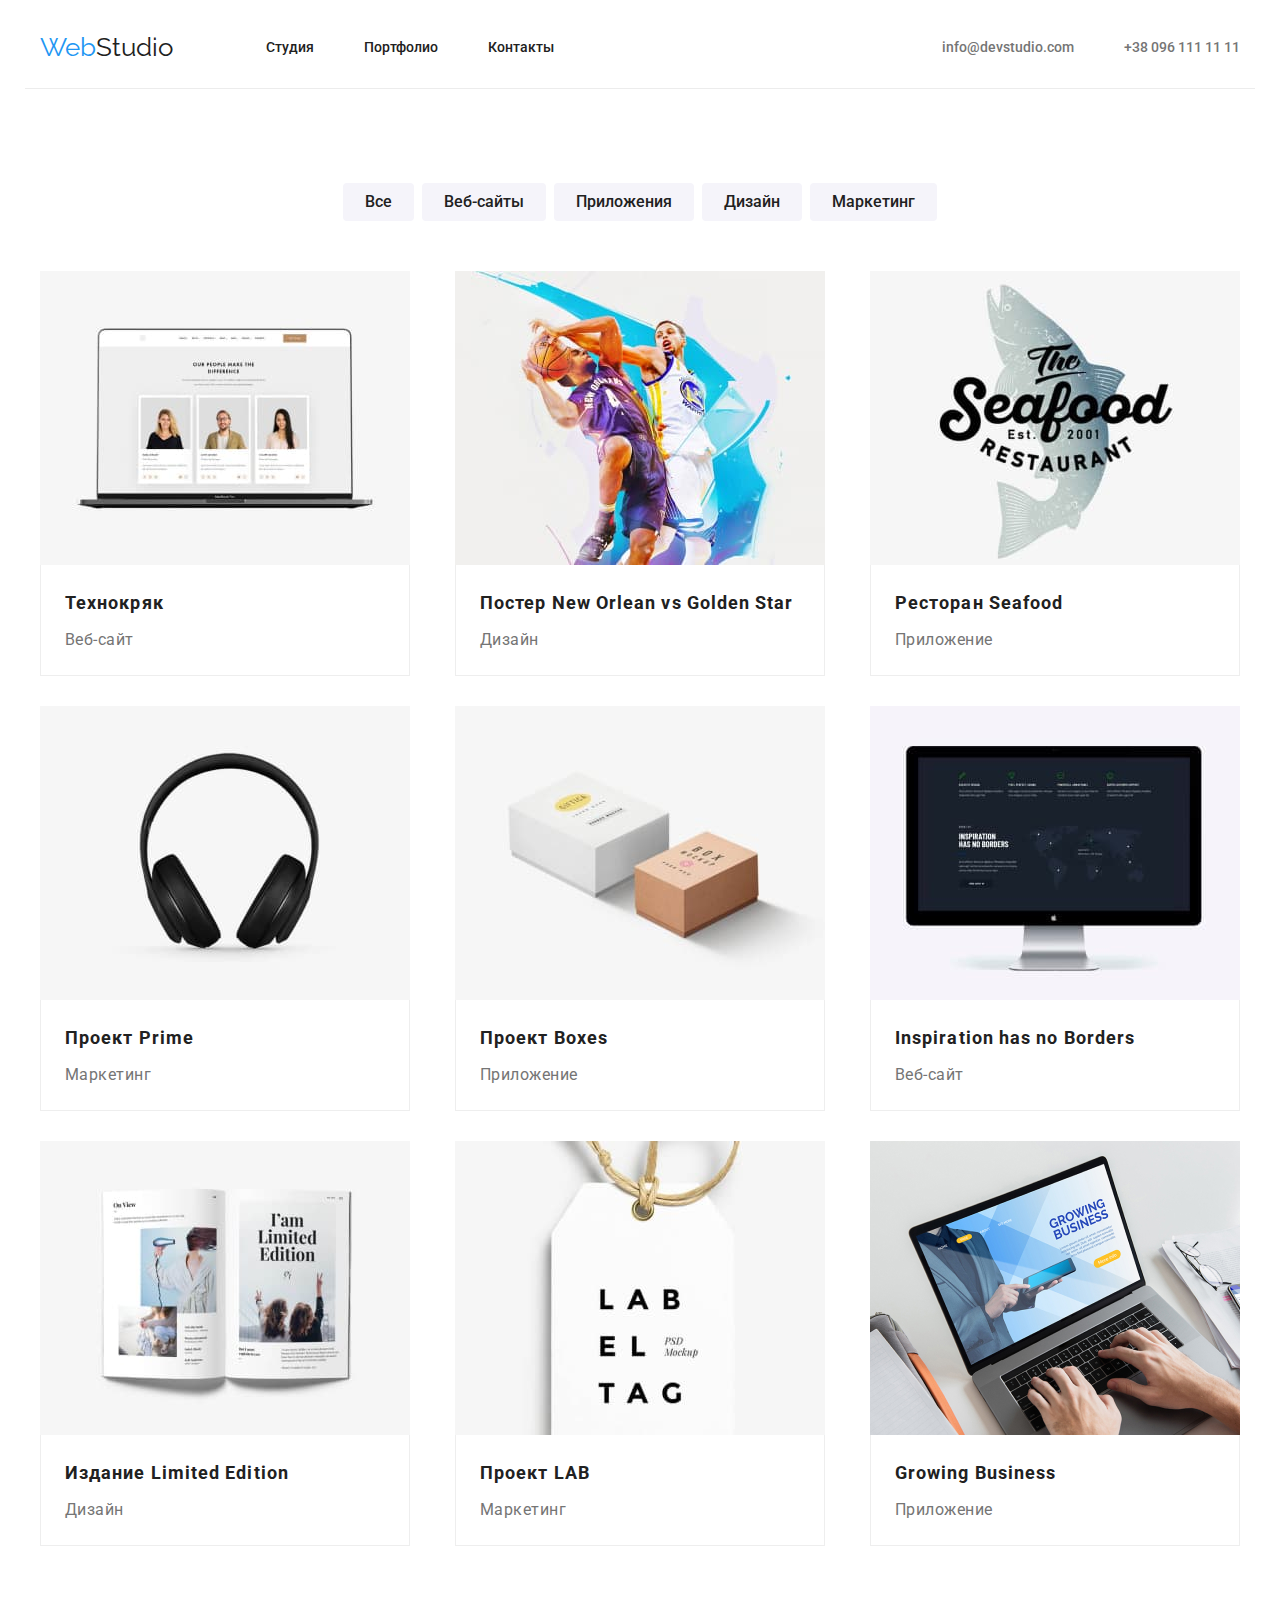
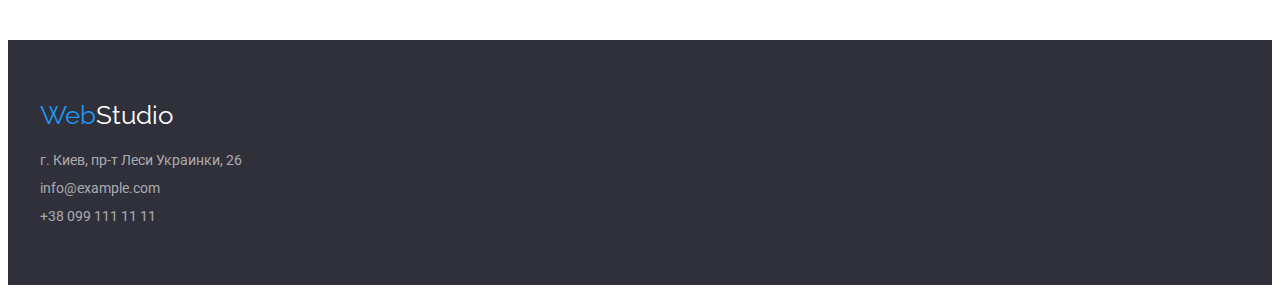
==== portfolio.html @ a951e081 "hw-4" ====
<!DOCTYPE html>
<html lang="ru">
  <head>
    <meta charset="UTF-8" />
    <meta http-equiv="X-UA-Compatible" content="IE=edge" />
    <meta name="viewport" content="width=device-width, initial-scale=1.0" />
    <title>Портфолио</title>
    <link
      rel="stylesheet"
      href="https://cdnjs.cloudflare.com/ajax/libs/modern-normalize/1.1.0/modern-normalize.min.css"
      integrity="sha512-wpPYUAdjBVSE4KJnH1VR1HeZfpl1ub8YT/NKx4PuQ5NmX2tKuGu6U/JRp5y+Y8XG2tV+wKQpNHVUX03MfMFn9Q=="
      crossorigin="anonymous"
      referrerpolicy="no-referrer"
    />
    <link rel="stylesheet" href="./css/styles.css" />
    <link rel="preconnect" href="https://fonts.googleapis.com" />
    <link rel="preconnect" href="https://fonts.gstatic.com" crossorigin />
    <link
      href="https://fonts.googleapis.com/css2?family=Raleway:wght@700&family=Roboto:wght@400;500;700;900&display=swap"
      rel="stylesheet"
    />
  </head>
  <body>
    <header>
      <!--Навигация-->
      <div class="container all-nav border">
        <nav class="all-nav">
          <a class="logo" href="./index.html"
            ><span class="logo-web">Web</span>Studio</a
          >
          <ul class="list nav-list">
            <li class="nav-item">
              <a class="nav-link" href="./index.html">Студия</a>
            </li>

            <li class="nav-item">
              <a class="nav-link" href="./portfolio.html">Портфолио</a>
            </li>
            <li class="nav-item">
              <a class="nav-link" href="#contacts">Контакты</a>
            </li>
          </ul>
        </nav>

        <!--Контакты-->
        <ul class="list nav-list contact">
          <li class="nav-item">
            <a class="nav-link color-g" href="mailto:info@devstudio.com:"
              >info@devstudio.com</a
            >
          </li>
          <li class="nav-item">
            <a class="nav-link color-g" href="tel:+380961111111"
              >+38 096 111 11 11</a
            >
          </li>
        </ul>
      </div>
    </header>
    <!--Герой-->
    <main>
      <section class="port">
        <div class="container">
          <!--Кнопки фильтров-->
          <ul class="filter-btn">
            <li class="btn-variant">
              <button class="btn" type="button">Все</button>
            </li>
            <li class="btn-variant">
              <button class="btn" type="button">Веб-сайты</button>
            </li>
            <li class="btn-variant">
              <button class="btn" type="button">Приложения</button>
            </li>
            <li class="btn-variant">
              <button class="btn" type="button">Дизайн</button>
            </li>
            <li class="btn-variant">
              <button class="btn" type="button">Маркетинг</button>
            </li>
          </ul>
          <!--Секция выполненных работ-->

          <h1 class="hide">Примеры наших работ</h1>
          <ul class="list examples">
            <li class="card">
              <img
                class=""
                src="./images/technockrack.jpg"
                alt="Технокряк"
                width="370"
                height="294"
              />
              <div class="ex-card">
                <p class="name-cards">Технокряк</p>
                <p class="category">Веб-сайт</p>
              </div>
            </li>
            <li class="card">
              <img
                class=""
                src="./images/neworlean.jpg"
                alt="Постер New Orlean vs Golden Star"
                width="370"
                height="294"
              />
              <div class="ex-card">
                <p class="name-cards">Постер New Orlean vs Golden Star</p>
                <p class="category">Дизайн</p>
              </div>
            </li>
            <li class="card">
              <img
                class=""
                src="./images/seafood.jpg"
                alt=""
                width="370"
                height="294"
              />
              <div class="ex-card">
                <p class="name-cards">Ресторан Seafood</p>
                <p class="category">Приложение</p>
              </div>
            </li>
            <li class="card">
              <img
                class=""
                src="./images/prime.jpg"
                alt=""
                width="370"
                height="294"
              />
              <div class="ex-card">
                <p class="name-cards">Проект Prime</p>
                <p class="category">Маркетинг</p>
              </div>
            </li>
            <li class="card">
              <img
                class=""
                src="./images/boxes.jpg"
                alt="Проект Boxes"
                width="370"
                height="294"
              />
              <div class="ex-card">
                <p class="name-cards">Проект Boxes</p>
                <p class="category">Приложение</p>
              </div>
            </li>
            <li class="card">
              <img
                class=""
                src="./images/inspiration.jpg"
                alt="Inspiration has no Borders"
                width="370"
                height="294"
              />
              <div class="ex-card">
                <p class="name-cards">Inspiration has no Borders</p>
                <p class="category">Веб-сайт</p>
              </div>
            </li>
            <li class="card">
              <img
                class=""
                src="./images/limited-edition.jpg"
                alt="Издание Limited Edition"
                width="370"
                height="294"
              />
              <div class="ex-card">
                <p class="name-cards">Издание Limited Edition</p>
                <p class="category">Дизайн</p>
              </div>
            </li>
            <li class="card">
              <img
                class=""
                src="./images/lab.jpg"
                alt="Проект LAB"
                width="370"
                height="294"
              />
              <div class="ex-card">
                <p class="name-cards">Проект LAB</p>
                <p class="category">Маркетинг</p>
              </div>
            </li>
            <li class="card">
              <img
                class=""
                src="./images/growing-bisnes.jpg"
                alt="Growing Business"
                width="370"
                height="294"
              />
              <div class="ex-card">
                <p class="name-cards">Growing Business</p>
                <p class="category">Приложение</p>
              </div>
            </li>
          </ul>
        </div>
      </section>
    </main>
    <!--Подвал-->
    <footer class="footer-color">
      <div class="container">
        <a class="logo logo-footer" href="./index.html"
          ><span class="logo-web">Web</span>Studio</a
        >
        <address>
          <ul class="list address">
            <li class="add-list">
              <a
                class="adr-list"
                id="contacts"
                href="https://goo.gl/maps/kGHBd9NLQaHWzJa29"
                target="_blank"
                >г. Киев, пр-т Леси Украинки, 26</a
              >
            </li>
            <li class="add-list">
              <a class="adr-list" href="mailto:info@example.com"
                >info@example.com</a
              >
            </li>
            <li class="add-list">
              <a class="adr-list" href="tel:+380991111111">+38 099 111 11 11</a>
            </li>
          </ul>
        </address>
      </div>
    </footer>
  </body>
</html>
---- css/styles.css ----
:root {
  --bgcolor: #fff;
  --color-text: #212121;
  --hover-focus: #2196f3;
  --color-nav: #212121;
  --header-footer: #2f303a;
  --team-bg: #f5f4fa;
  --category-search: #757575;
}

body {
  font-family: roboto;
  color: var(--color-text);
  background-color: var(--bgcolor);
}

/* Сбросс отступов */
h1,
h2,
h3,
p,
ul {
  margin: 0;
  padding: 0;
}
/* Свойства контейнера */
.container {
  width: 1200px;
  padding-left: 15px;
  padding-right: 15px;
  margin-right: auto;
  margin-left: auto;
  /* outline: 1px solid red; */
}
.all-nav {
  display: flex;
  align-items: center;
}
.border {
  border-bottom: 1px solid #ececec;
}
/* Декоративная полоса под header */
.head-border {
  border-bottom: 1px solid #ececec;
}
/* Начало оформления лого */
.logo {
  display: flex;
  padding-top: 24px;
  padding-bottom: 25px;
  font-size: 26px;
  font-family: raleway;
  text-decoration: none;
  color: var(--color-text);
}
.logo-web {
  display: flex;
  font-size: 26px;
  font-family: raleway;
  color: var(--hover-focus);
}
.logo-footer {
  color: var(--bgcolor);
  padding-bottom: 0;
  margin-bottom: 20px;
  padding-top: 0;
}
/* Конец оформления лого */
.nav-list {
  display: flex;
  margin-left: 93px;
}

.nav-link {
  display: flex;
  padding-top: 32px;
  padding-bottom: 32px;
  /* outline: 1px solid red; */
  font-size: 14px;
  font-weight: 500;
  text-decoration: none;
  line-height: 1.14;
  color: var(--color-nav);
}
.border {
  border-bottom: 1px solid #ececec;
}

.nav-list .nav-item + .nav-item {
  margin-left: 50px;
}
.nav-link:hover,
.nav-link:focus {
  color: var(--hover-focus);
}
.list {
  list-style: none;
}
.color-g {
  color: var(--category-search);
}
.back-color {
  padding-top: 200px;
  padding-bottom: 200px;
  background-color: var(--header-footer);
}
.footer-color {
  background-color: var(--header-footer);
  padding-top: 60px;
  padding-bottom: 60px;
}
.contact {
  margin-left: auto;
}
.hero {
  text-align: center;
  margin-bottom: 30px;
  width: 696px;
  margin-right: auto;
  margin-left: auto;

  font-size: 44px;
  font-weight: 900;
  text-transform: uppercase;
  line-height: 1.36;
  color: var(--bgcolor);
}
.order-service {
  display: block;
  margin-left: auto;
  margin-right: auto;
  color: #ffffff;
  background-color: var(--hover-focus);
  border: none;
  border-radius: 4px;
  font-size: 16px;
  font-weight: 700;
  padding: 10px 32px;
  font-family: roboto;
  cursor: pointer;
  letter-spacing: 0.06em;
  line-height: 1.87;
}
.order-service:hover,
.order-service:focus {
  box-shadow: 0px 4px 4px 0px rgba(0, 0, 0, 0.15);
}
.order-service:active {
  color: var(--color-text);
  background-color: #f5f4fa;
}
/* класс скрытия элемента */
.hide {
  position: absolute;
  width: 1px;
  height: 1px;
  margin: -1px;
  border: 0;
  padding: 0;
  white-space: nowrap;
  clip-path: inset(100%);
  clip: rect(0 0 0 0);
  overflow: hidden;
}
/* Описание особенностей компании */
.diff-company {
  display: flex;
}
.diff-company .hero-item + .hero-item {
  margin-left: 30px;
}
.diff {
  padding-top: 94px;
  padding-bottom: 94px;
}
/*------END-------- Описание особенностей компании */
.hero-list {
  margin-bottom: 10px;

  font-size: 14px;
  font-weight: 700;
  line-height: 1.14;
  text-transform: uppercase;
}
.hero-text {
  font-size: 14px;
  font-weight: 400;
  line-height: 1.71;
}
.head-style {
  text-align: center;
  margin-bottom: 50px;

  font-size: 36px;
  line-height: 1.16;
}
.works {
  padding-bottom: 94px;
}
.works-list {
  display: flex;
  justify-content: space-between;
}
.team-list {
  display: flex;
  justify-content: space-between;
}
.team-item {
  background-color: #ffffff;
  border: transparent;
  border-radius: 0px 0px 4px 4px;
  box-shadow: 0px 1px 3px rgba(0, 0, 0, 0.12), 0px 1px 1px rgba(0, 0, 0, 0.14),
    0px 2px 1px rgba(0, 0, 0, 0.2);
}
.team-item + .team-item {
  margin-left: 30px;
}
.team {
  margin-bottom: 10px;
  text-align: center;
  padding-top: 30px;
  font-size: 16px;
  font-weight: 500;
  line-height: 1.18;
}
.team-fs {
  text-align: center;

  padding-bottom: 30px;
  font-size: 16px;
  font-weight: 400;
  line-height: 1.18;
}
.team-bg {
  background-color: var(--team-bg);
  padding-top: 94px;
  padding-bottom: 94px;
}
.address .add-list + .add-list {
  margin-top: 9px;
}
.adr-list {
  color: rgba(255, 255, 255, 0.6);
  text-decoration: none;
  font-style: normal;
  font-size: 14px;
  font-weight: 400;
}
.adr-list:hover,
.adr-list:focus {
  color: var(--hover-focus);
}
.filter-btn button {
  color: #212121;
  padding: 6px 22px;
  font-size: 16px;
  font-weight: 500;
  background-color: #f5f4fa;
  border: none;
  border-radius: 4px;
  font-family: roboto;
  cursor: pointer;
  line-height: 1.625;
}
.filter-btn {
  display: flex;
  justify-content: center;
  margin-bottom: 50px;
  list-style: none;
}
.filter-btn .btn-variant + .btn-variant {
  margin-left: 8px;
}
.btn:hover,
.btn:focus {
  color: var(--bgcolor);
  background-color: var(--hover-focus);
  box-shadow: 0px 2px 2px 0px rgba(0, 0, 0, 0.12);
}
.btn:active {
  box-shadow: 0px 1px 2px 0px rgba(0, 0, 0, 0.08);
}
.examples {
  display: flex;
  flex-wrap: wrap;
  justify-content: space-between;
}
.list > p {
  font-size: 16px;
  font-weight: 400;
}
.list .poster-name {
  font-size: 18px;
  font-weight: 700;
}

.ex-card {
  padding: 20px 24px;
  border: 1px solid #eeeeee;
  border-top: none;
}
.card {
  margin-bottom: 30px;
}
.card:nth-last-child(-n + 3) {
  margin-bottom: 0;
}
.examples-list {
  display: block;
  margin-right: 30px;
  margin-bottom: 30px;
  border: 1px solid #eeeeee;
}
.examples-list:nth-child(3n) {
  margin-right: 0;
}
.examples-list:nth-last-child(-n + 3) {
  margin-bottom: 0;
}
img {
  display: block;
  max-width: 100%;
  height: auto;
}
.port {
  padding-top: 94px;
  padding-bottom: 94px;
}
.name-cards {
  margin-bottom: 4px;

  font-size: 18px;
  font-weight: 700;
  line-height: 2;
  color: var(--color-text);
  letter-spacing: 0.06em;
}
.category {
  font-size: 16px;
  font-weight: 400;
  line-height: 1.87;
  color: var(--category-search);
  letter-spacing: 0.03em;
}
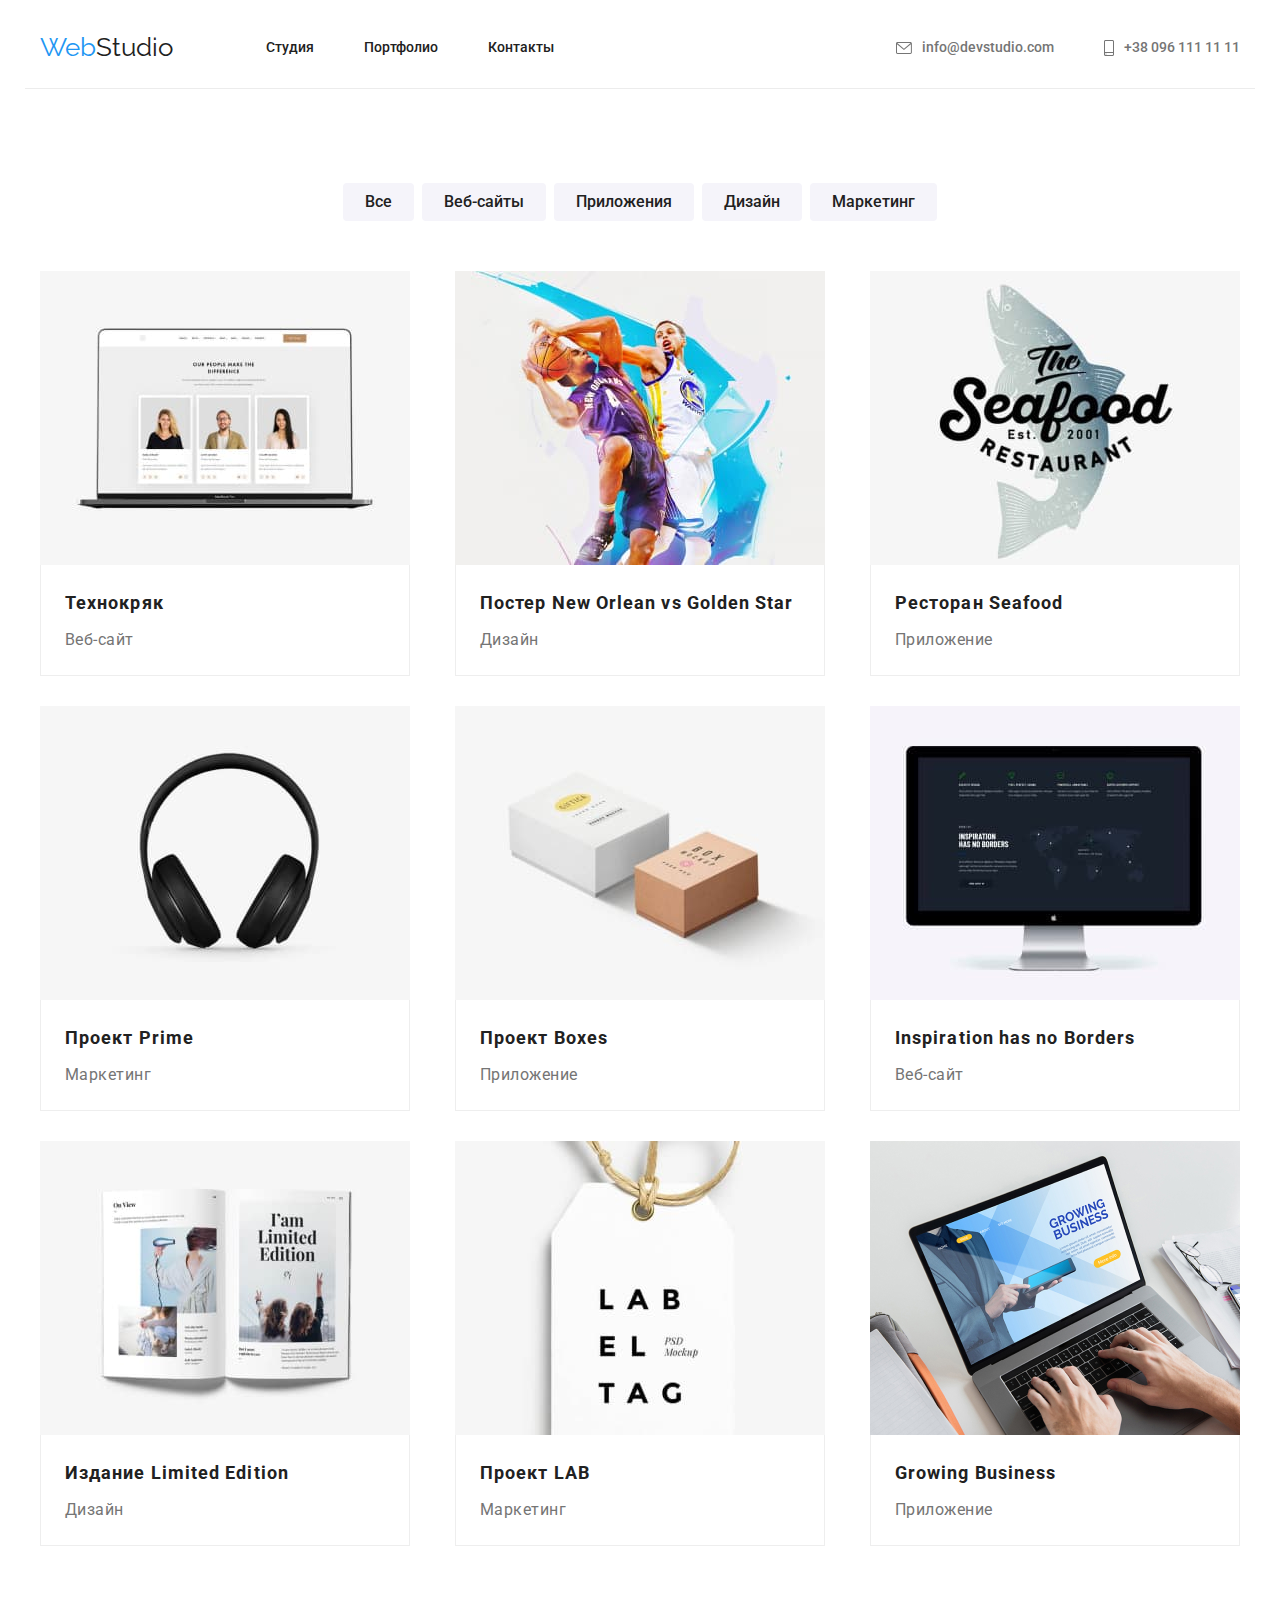
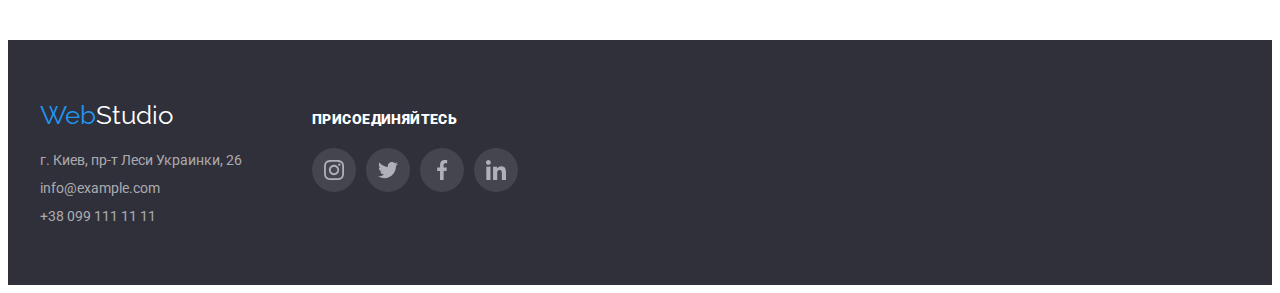
==== commit d5647db8: "hw-4 ver.1" ====
--- a/portfolio.html
+++ b/portfolio.html
@@ -45,12 +45,20 @@
         <!--Контакты-->
         <ul class="list nav-list contact">
           <li class="nav-item">
-            <a class="nav-link color-g" href="mailto:info@devstudio.com:"
-              >info@devstudio.com</a
+            <a class="nav-link color-g" href="mailto:info@devstudio.com:">
+              <svg class="contact-icon" width="16" height="12">
+                <use class="icon" href="./images/icons.svg#icon-mail"></use>
+              </svg>
+              info@devstudio.com</a
             >
           </li>
           <li class="nav-item">
-            <a class="nav-link color-g" href="tel:+380961111111"
+            <a class="nav-link color-g" href="tel:+380961111111">
+              <svg class="contact-icon" width="10" height="16">
+                <use
+                  class="icon"
+                  href="./images/icons.svg#icon-smartphone"
+                ></use></svg
               >+38 096 111 11 11</a
             >
           </li>
@@ -206,31 +214,68 @@
     </main>
     <!--Подвал-->
     <footer class="footer-color">
-      <div class="container">
-        <a class="logo logo-footer" href="./index.html"
-          ><span class="logo-web">Web</span>Studio</a
-        >
-        <address>
-          <ul class="list address">
-            <li class="add-list">
-              <a
-                class="adr-list"
-                id="contacts"
-                href="https://goo.gl/maps/kGHBd9NLQaHWzJa29"
-                target="_blank"
-                >г. Киев, пр-т Леси Украинки, 26</a
-              >
-            </li>
-            <li class="add-list">
-              <a class="adr-list" href="mailto:info@example.com"
-                >info@example.com</a
-              >
-            </li>
-            <li class="add-list">
-              <a class="adr-list" href="tel:+380991111111">+38 099 111 11 11</a>
-            </li>
-          </ul>
-        </address>
+      <div class="container comunity">
+        <div>
+          <a class="logo logo-footer" href="./index.html"
+            ><span class="logo-web">Web</span>Studio</a
+          >
+          <address>
+            <ul class="list address">
+              <li class="add-list">
+                <a
+                  class="adr-list"
+                  id="contacts"
+                  href="https://goo.gl/maps/kGHBd9NLQaHWzJa29"
+                  target="_blank"
+                  >г. Киев, пр-т Леси Украинки, 26</a
+                >
+              </li>
+              <li class="add-list">
+                <a class="adr-list" href="mailto:info@example.com"
+                  >info@example.com</a
+                >
+              </li>
+              <li class="add-list">
+                <a class="adr-list" href="tel:+380991111111"
+                  >+38 099 111 11 11</a
+                >
+              </li>
+            </ul>
+          </address>
+        </div>
+        <div class="comunity-add">
+          <h2 class="add"><strong>присоединяйтесь</strong></h2>
+          <ul class="social-list comunity-list">
+            <li class="soc-item">
+              <a href="" class="soc-link">
+                <svg class="soc-icon" width="20" height="20">
+                  <use href="./images/icons.svg#icon-instagram"></use>
+                </svg>
+              </a>
+            </li>
+            <li class="soc-item">
+              <a href="" class="soc-link">
+                <svg class="soc-icon" width="20" height="20">
+                  <use href="./images/icons.svg#icon-twitter"></use>
+                </svg>
+              </a>
+            </li>
+            <li class="soc-item">
+              <a href="" class="soc-link">
+                <svg class="soc-icon" width="20" height="20">
+                  <use href="./images/icons.svg#icon-facebook"></use>
+                </svg>
+              </a>
+            </li>
+            <li class="soc-item">
+              <a href="" class="soc-link">
+                <svg class="soc-icon" width="20" height="20">
+                  <use href="./images/icons.svg#icon-linkedin"></use>
+                </svg>
+              </a>
+            </li>
+          </ul>
+        </div>
       </div>
     </footer>
   </body>
--- a/css/styles.css
+++ b/css/styles.css
@@ -81,6 +81,8 @@
   text-decoration: none;
   line-height: 1.14;
   color: var(--color-nav);
+  align-items: center;
+  justify-content: center;
 }
 .border {
   border-bottom: 1px solid #ececec;
@@ -102,7 +104,15 @@
 .back-color {
   padding-top: 200px;
   padding-bottom: 200px;
-  background-color: var(--header-footer);
+  background-color: #c4c4c4;
+  max-width: 1600px;
+  margin-right: auto;
+  margin-left: auto;
+  background-image: linear-gradient(
+      rgba(47, 48, 58, 0.4),
+      rgba(47, 48, 58, 0.4)
+    ),
+    url(../images/hero-img.jpg);
 }
 .footer-color {
   background-color: var(--header-footer);
@@ -206,6 +216,7 @@
   justify-content: space-between;
 }
 .team-item {
+  padding-bottom: 30px;
   background-color: #ffffff;
   border: transparent;
   border-radius: 0px 0px 4px 4px;
@@ -225,13 +236,17 @@
 }
 .team-fs {
   text-align: center;
-
-  padding-bottom: 30px;
+  margin-bottom: 16px;
+
+  /* padding-bottom: 30px; */
   font-size: 16px;
   font-weight: 400;
   line-height: 1.18;
 }
 .team-bg {
+  max-width: 1600px;
+  margin-right: auto;
+  margin-left: auto;
   background-color: var(--team-bg);
   padding-top: 94px;
   padding-bottom: 94px;
@@ -305,6 +320,12 @@
 .card:nth-last-child(-n + 3) {
   margin-bottom: 0;
 }
+.card:hover,
+.card:focus {
+  cursor: pointer;
+  box-shadow: 0px 1px 1px rgba(0, 0, 0, 0.12), 0px 4px 4px rgba(0, 0, 0, 0.06),
+    1px 4px 6px rgba(0, 0, 0, 0.16);
+}
 .examples-list {
   display: block;
   margin-right: 30px;
@@ -342,3 +363,119 @@
   color: var(--category-search);
   letter-spacing: 0.03em;
 }
+.contact-icon {
+  margin: 0;
+  padding: 0;
+  margin-right: 10px;
+  fill: var(--category-search);
+}
+.nav-link:hover .contact-icon {
+  fill: var(--hover-focus);
+}
+.diff-icon {
+  display: inline-flex;
+  width: 270px;
+  height: 120px;
+  background-color: var(--team-bg);
+  border-radius: 4px;
+  margin-bottom: 30px;
+  justify-content: center;
+  align-items: center;
+}
+.soc-link {
+  display: flex;
+  justify-content: center;
+  align-items: center;
+  list-style: none;
+  color: #ffffff;
+}
+
+.soc-item {
+  display: flex;
+  justify-content: center;
+  align-items: center;
+  width: 44px;
+  height: 44px;
+  background-color: #ffffff;
+  border-radius: 50%;
+  margin-left: 10px;
+}
+.soc-item:first-child {
+  margin-left: 0;
+}
+.soc-item:hover,
+.soc-item:focus {
+  background-color: var(--hover-focus);
+}
+.soc-icon {
+  fill: #afb1b8;
+}
+.soc-item:hover .soc-icon,
+.soc-item:focus .soc-icon {
+  fill: currentColor;
+}
+.client {
+  max-width: 1600px;
+  margin-right: auto;
+  margin-left: auto;
+  padding-top: 94px;
+  padding-bottom: 94px;
+}
+.client-list {
+  display: flex;
+  list-style: none;
+}
+.card-client {
+  display: flex;
+  justify-content: center;
+  align-items: center;
+  width: 170px;
+  height: 92px;
+  border: 1px solid #afb1b8;
+  border-radius: 4px;
+}
+.client-item {
+  margin-left: 30px;
+}
+.client-item:first-child {
+  margin-left: 0;
+}
+.client-link {
+  fill: #afb1b8;
+}
+.card-client:hover,
+.card-client:focus {
+  border-color: var(--hover-focus);
+  cursor: pointer;
+}
+.card-client:hover .client-link,
+.card-client:focus .client-link {
+  fill: var(--hover-focus);
+}
+.add {
+  color: var(--bgcolor);
+  font-size: 14px;
+  font-weight: 700;
+  line-height: 1.14;
+  letter-spacing: 0.03em;
+  text-transform: uppercase;
+  padding-top: 12px;
+  margin-bottom: 20px;
+}
+.comunity {
+  display: flex;
+}
+.comunity-add {
+  margin-left: 70px;
+}
+.comunity-list {
+  display: flex;
+}
+.comunity-list .soc-item {
+  background-color: #ffffff1a;
+}
+.comunity-list .soc-item:hover,
+.comunity-list .soc-item:focus {
+  background-color: var(--hover-focus);
+  cursor: pointer;
+}
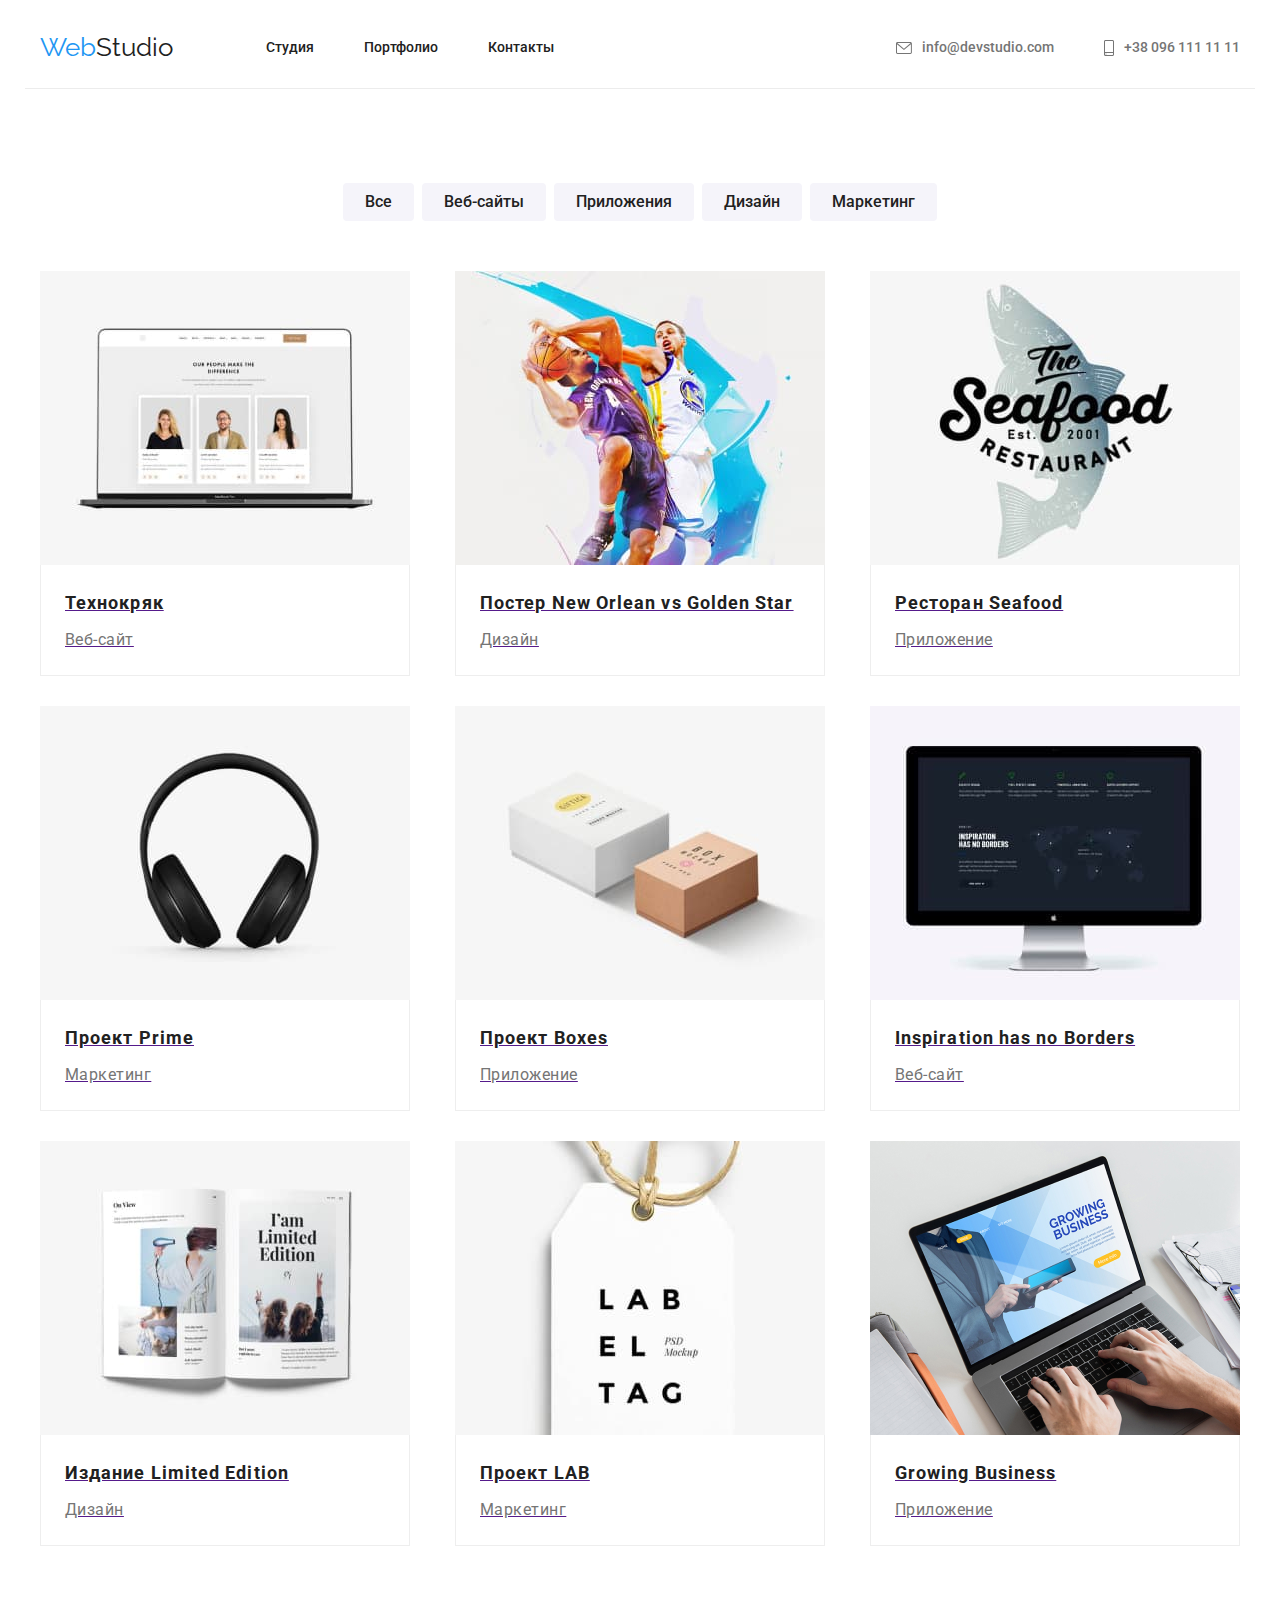
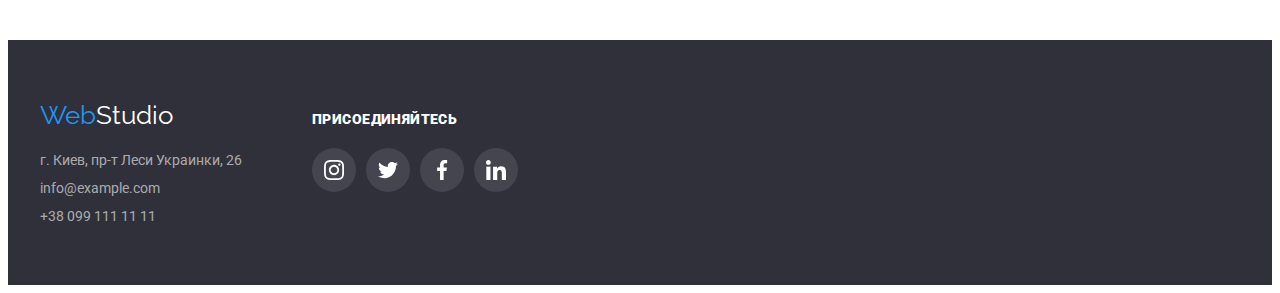
==== commit b01dcc14: "hw-04 ver.2" ====
--- a/portfolio.html
+++ b/portfolio.html
@@ -92,121 +92,139 @@
           <h1 class="hide">Примеры наших работ</h1>
           <ul class="list examples">
             <li class="card">
-              <img
-                class=""
-                src="./images/technockrack.jpg"
-                alt="Технокряк"
-                width="370"
-                height="294"
-              />
-              <div class="ex-card">
-                <p class="name-cards">Технокряк</p>
-                <p class="category">Веб-сайт</p>
-              </div>
-            </li>
-            <li class="card">
-              <img
-                class=""
-                src="./images/neworlean.jpg"
-                alt="Постер New Orlean vs Golden Star"
-                width="370"
-                height="294"
-              />
-              <div class="ex-card">
-                <p class="name-cards">Постер New Orlean vs Golden Star</p>
-                <p class="category">Дизайн</p>
-              </div>
-            </li>
-            <li class="card">
-              <img
-                class=""
-                src="./images/seafood.jpg"
-                alt=""
-                width="370"
-                height="294"
-              />
-              <div class="ex-card">
-                <p class="name-cards">Ресторан Seafood</p>
-                <p class="category">Приложение</p>
-              </div>
-            </li>
-            <li class="card">
-              <img
-                class=""
-                src="./images/prime.jpg"
-                alt=""
-                width="370"
-                height="294"
-              />
-              <div class="ex-card">
-                <p class="name-cards">Проект Prime</p>
-                <p class="category">Маркетинг</p>
-              </div>
-            </li>
-            <li class="card">
-              <img
-                class=""
-                src="./images/boxes.jpg"
-                alt="Проект Boxes"
-                width="370"
-                height="294"
-              />
-              <div class="ex-card">
-                <p class="name-cards">Проект Boxes</p>
-                <p class="category">Приложение</p>
-              </div>
-            </li>
-            <li class="card">
-              <img
-                class=""
-                src="./images/inspiration.jpg"
-                alt="Inspiration has no Borders"
-                width="370"
-                height="294"
-              />
-              <div class="ex-card">
-                <p class="name-cards">Inspiration has no Borders</p>
-                <p class="category">Веб-сайт</p>
-              </div>
-            </li>
-            <li class="card">
-              <img
-                class=""
-                src="./images/limited-edition.jpg"
-                alt="Издание Limited Edition"
-                width="370"
-                height="294"
-              />
-              <div class="ex-card">
-                <p class="name-cards">Издание Limited Edition</p>
-                <p class="category">Дизайн</p>
-              </div>
-            </li>
-            <li class="card">
-              <img
-                class=""
-                src="./images/lab.jpg"
-                alt="Проект LAB"
-                width="370"
-                height="294"
-              />
-              <div class="ex-card">
-                <p class="name-cards">Проект LAB</p>
-                <p class="category">Маркетинг</p>
-              </div>
-            </li>
-            <li class="card">
-              <img
-                class=""
-                src="./images/growing-bisnes.jpg"
-                alt="Growing Business"
-                width="370"
-                height="294"
-              />
-              <div class="ex-card">
-                <p class="name-cards">Growing Business</p>
-                <p class="category">Приложение</p>
-              </div>
+              <a class="examples-link" href=""
+                ><img
+                  class=""
+                  src="./images/technockrack.jpg"
+                  alt="Технокряк"
+                  width="370"
+                  height="294"
+                />
+                <div class="ex-card">
+                  <p class="name-cards">Технокряк</p>
+                  <p class="category">Веб-сайт</p>
+                </div></a
+              >
+            </li>
+            <li class="card">
+              <a class="examples-link" href="">
+                <img
+                  class=""
+                  src="./images/neworlean.jpg"
+                  alt="Постер New Orlean vs Golden Star"
+                  width="370"
+                  height="294"
+                />
+                <div class="ex-card">
+                  <p class="name-cards">Постер New Orlean vs Golden Star</p>
+                  <p class="category">Дизайн</p>
+                </div></a
+              >
+            </li>
+            <li class="card">
+              <a class="examples-link" href=""
+                ><img
+                  class=""
+                  src="./images/seafood.jpg"
+                  alt=""
+                  width="370"
+                  height="294"
+                />
+                <div class="ex-card">
+                  <p class="name-cards">Ресторан Seafood</p>
+                  <p class="category">Приложение</p>
+                </div></a
+              >
+            </li>
+            <li class="card">
+              <a class="examples-link" href="">
+                <img
+                  class=""
+                  src="./images/prime.jpg"
+                  alt=""
+                  width="370"
+                  height="294"
+                />
+                <div class="ex-card">
+                  <p class="name-cards">Проект Prime</p>
+                  <p class="category">Маркетинг</p>
+                </div></a
+              >
+            </li>
+            <li class="card">
+              <a class="examples-link" href="">
+                <img
+                  class=""
+                  src="./images/boxes.jpg"
+                  alt="Проект Boxes"
+                  width="370"
+                  height="294"
+                />
+                <div class="ex-card">
+                  <p class="name-cards">Проект Boxes</p>
+                  <p class="category">Приложение</p>
+                </div></a
+              >
+            </li>
+            <li class="card">
+              <a class="examples-link" href=""
+                ><img
+                  class=""
+                  src="./images/inspiration.jpg"
+                  alt="Inspiration has no Borders"
+                  width="370"
+                  height="294"
+                />
+                <div class="ex-card">
+                  <p class="name-cards">Inspiration has no Borders</p>
+                  <p class="category">Веб-сайт</p>
+                </div></a
+              >
+            </li>
+            <li class="card">
+              <a class="examples-link" href=""
+                ><img
+                  class=""
+                  src="./images/limited-edition.jpg"
+                  alt="Издание Limited Edition"
+                  width="370"
+                  height="294"
+                />
+                <div class="ex-card">
+                  <p class="name-cards">Издание Limited Edition</p>
+                  <p class="category">Дизайн</p>
+                </div></a
+              >
+            </li>
+            <li class="card">
+              <a class="examples-link" href=""
+                ><img
+                  class=""
+                  src="./images/lab.jpg"
+                  alt="Проект LAB"
+                  width="370"
+                  height="294"
+                />
+                <div class="ex-card">
+                  <p class="name-cards">Проект LAB</p>
+                  <p class="category">Маркетинг</p>
+                </div></a
+              >
+            </li>
+            <li class="card">
+              <a class="examples-link" href="">
+                <img
+                  class=""
+                  src="./images/growing-bisnes.jpg"
+                  alt="Growing Business"
+                  width="370"
+                  height="294"
+                />
+                <div class="ex-card">
+                  <p class="name-cards">Growing Business</p>
+                  <p class="category">Приложение</p>
+                </div></a
+              >
             </li>
           </ul>
         </div>
@@ -248,28 +266,44 @@
           <ul class="social-list comunity-list">
             <li class="soc-item">
               <a href="" class="soc-link">
-                <svg class="soc-icon" width="20" height="20">
+                <svg
+                  class="soc-icon soc-comunity-footer"
+                  width="20"
+                  height="20"
+                >
                   <use href="./images/icons.svg#icon-instagram"></use>
                 </svg>
               </a>
             </li>
             <li class="soc-item">
               <a href="" class="soc-link">
-                <svg class="soc-icon" width="20" height="20">
+                <svg
+                  class="soc-icon soc-comunity-footer"
+                  width="20"
+                  height="20"
+                >
                   <use href="./images/icons.svg#icon-twitter"></use>
                 </svg>
               </a>
             </li>
             <li class="soc-item">
               <a href="" class="soc-link">
-                <svg class="soc-icon" width="20" height="20">
+                <svg
+                  class="soc-icon soc-comunity-footer"
+                  width="20"
+                  height="20"
+                >
                   <use href="./images/icons.svg#icon-facebook"></use>
                 </svg>
               </a>
             </li>
             <li class="soc-item">
               <a href="" class="soc-link">
-                <svg class="soc-icon" width="20" height="20">
+                <svg
+                  class="soc-icon soc-comunity-footer"
+                  width="20"
+                  height="20"
+                >
                   <use href="./images/icons.svg#icon-linkedin"></use>
                 </svg>
               </a>
--- a/css/styles.css
+++ b/css/styles.css
@@ -290,7 +290,8 @@
 .btn:focus {
   color: var(--bgcolor);
   background-color: var(--hover-focus);
-  box-shadow: 0px 2px 2px 0px rgba(0, 0, 0, 0.12);
+  box-shadow: 0px 2px 2px 0px #0000001f, 0px 1px 2px 0px #00000014,
+    0px 3px 1px 0px #0000001a;
 }
 .btn:active {
   box-shadow: 0px 1px 2px 0px rgba(0, 0, 0, 0.08);
@@ -384,6 +385,10 @@
 }
 .soc-link {
   display: flex;
+  margin-left: auto;
+  margin-right: auto;
+  width: 206px;
+  height: 44px;
   justify-content: center;
   align-items: center;
   list-style: none;
@@ -441,15 +446,22 @@
   margin-left: 0;
 }
 .client-link {
+  display: flex;
+  justify-content: center;
+  align-items: center;
+  width: 170px;
+  height: 92px;
+  border: 1px solid #afb1b8;
+  border-radius: 4px;
   fill: #afb1b8;
 }
-.card-client:hover,
-.card-client:focus {
+.client-link:hover,
+.client-link:focus {
   border-color: var(--hover-focus);
   cursor: pointer;
 }
-.card-client:hover .client-link,
-.card-client:focus .client-link {
+.client-link:hover .client-pic,
+.client-link:focus .client-pic {
   fill: var(--hover-focus);
 }
 .add {
@@ -479,3 +491,6 @@
   background-color: var(--hover-focus);
   cursor: pointer;
 }
+.soc-comunity-footer {
+  fill: var(--bgcolor);
+}
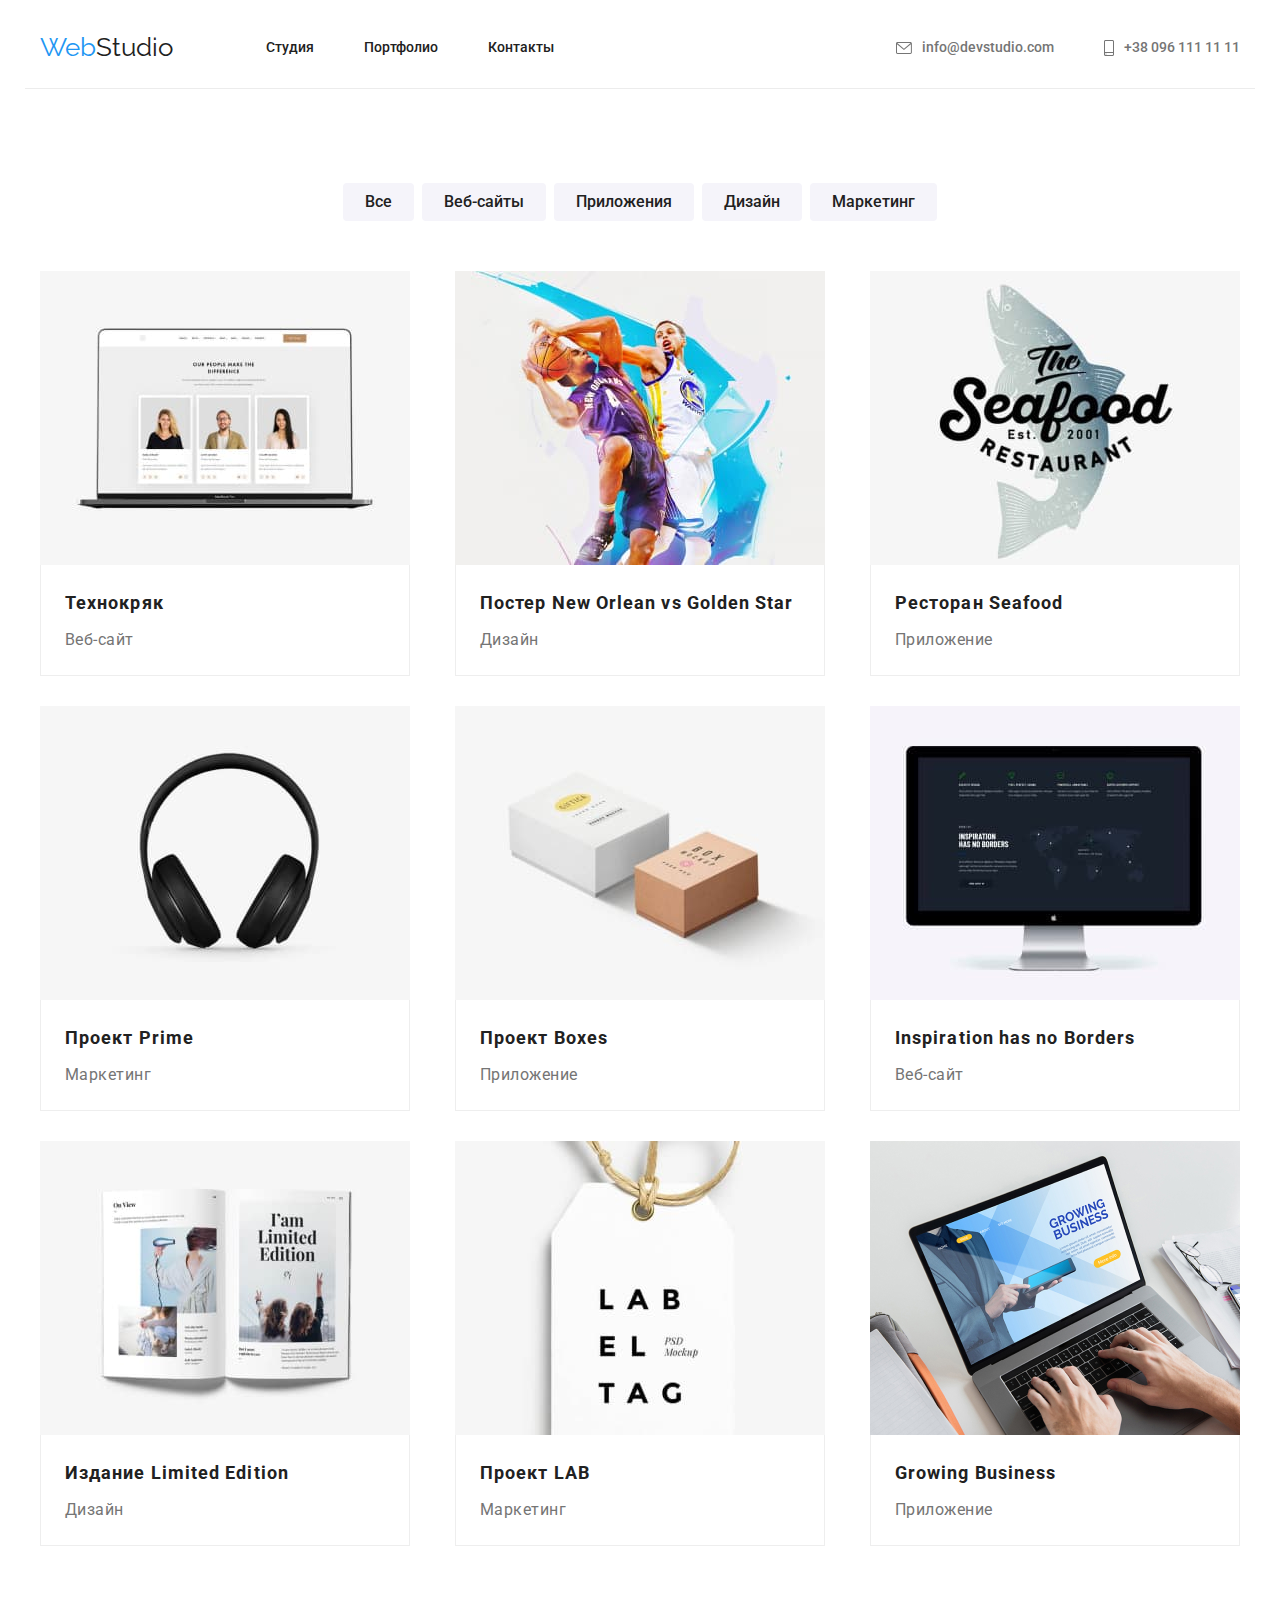
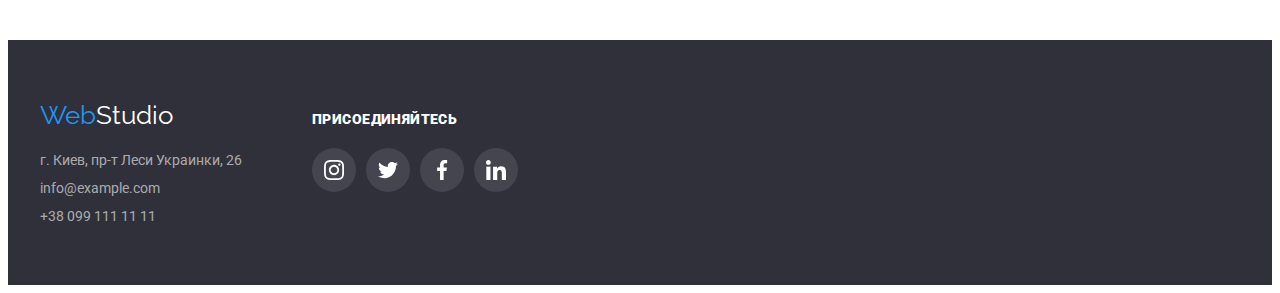
==== commit debb89cd: "hw-4 ver.3" ====
--- a/portfolio.html
+++ b/portfolio.html
@@ -265,7 +265,7 @@
           <h2 class="add"><strong>присоединяйтесь</strong></h2>
           <ul class="social-list comunity-list">
             <li class="soc-item">
-              <a href="" class="soc-link">
+              <a href="" class="soc-link comunity-link">
                 <svg
                   class="soc-icon soc-comunity-footer"
                   width="20"
@@ -276,7 +276,7 @@
               </a>
             </li>
             <li class="soc-item">
-              <a href="" class="soc-link">
+              <a href="" class="soc-link comunity-link">
                 <svg
                   class="soc-icon soc-comunity-footer"
                   width="20"
@@ -287,7 +287,7 @@
               </a>
             </li>
             <li class="soc-item">
-              <a href="" class="soc-link">
+              <a href="" class="soc-link comunity-link">
                 <svg
                   class="soc-icon soc-comunity-footer"
                   width="20"
@@ -298,7 +298,7 @@
               </a>
             </li>
             <li class="soc-item">
-              <a href="" class="soc-link">
+              <a href="" class="soc-link comunity-link">
                 <svg
                   class="soc-icon soc-comunity-footer"
                   width="20"
--- a/css/styles.css
+++ b/css/styles.css
@@ -321,23 +321,15 @@
 .card:nth-last-child(-n + 3) {
   margin-bottom: 0;
 }
-.card:hover,
-.card:focus {
+.examples-link {
+  display: block;
+  text-decoration: none;
+}
+.examples-link:hover,
+.examples-link:focus {
   cursor: pointer;
   box-shadow: 0px 1px 1px rgba(0, 0, 0, 0.12), 0px 4px 4px rgba(0, 0, 0, 0.06),
     1px 4px 6px rgba(0, 0, 0, 0.16);
-}
-.examples-list {
-  display: block;
-  margin-right: 30px;
-  margin-bottom: 30px;
-  border: 1px solid #eeeeee;
-}
-.examples-list:nth-child(3n) {
-  margin-right: 0;
-}
-.examples-list:nth-last-child(-n + 3) {
-  margin-bottom: 0;
 }
 img {
   display: block;
@@ -383,40 +375,47 @@
   justify-content: center;
   align-items: center;
 }
+.soc-list {
+  display: flex;
+  margin-left: auto;
+  margin-right: auto;
+
+  justify-content: center;
+  align-items: center;
+  list-style: none;
+}
 .soc-link {
   display: flex;
   margin-left: auto;
   margin-right: auto;
-  width: 206px;
-  height: 44px;
-  justify-content: center;
-  align-items: center;
-  list-style: none;
-  color: #ffffff;
-}
-
-.soc-item {
-  display: flex;
   justify-content: center;
   align-items: center;
   width: 44px;
   height: 44px;
   background-color: #ffffff;
   border-radius: 50%;
+
+  color: #ffffff;
+}
+.soc-item {
+  display: flex;
+  justify-content: center;
+  align-items: center;
+
   margin-left: 10px;
 }
 .soc-item:first-child {
   margin-left: 0;
 }
-.soc-item:hover,
-.soc-item:focus {
+.soc-link:hover,
+.soc-link:focus {
   background-color: var(--hover-focus);
 }
 .soc-icon {
   fill: #afb1b8;
 }
-.soc-item:hover .soc-icon,
-.soc-item:focus .soc-icon {
+.soc-link:hover .soc-icon,
+.soc-link:focus .soc-icon {
   fill: currentColor;
 }
 .client {
@@ -483,11 +482,11 @@
 .comunity-list {
   display: flex;
 }
-.comunity-list .soc-item {
+.soc-link.comunity-link {
   background-color: #ffffff1a;
 }
-.comunity-list .soc-item:hover,
-.comunity-list .soc-item:focus {
+.soc-link.comunity-link:hover,
+.soc-link.comunity-link:focus {
   background-color: var(--hover-focus);
   cursor: pointer;
 }
